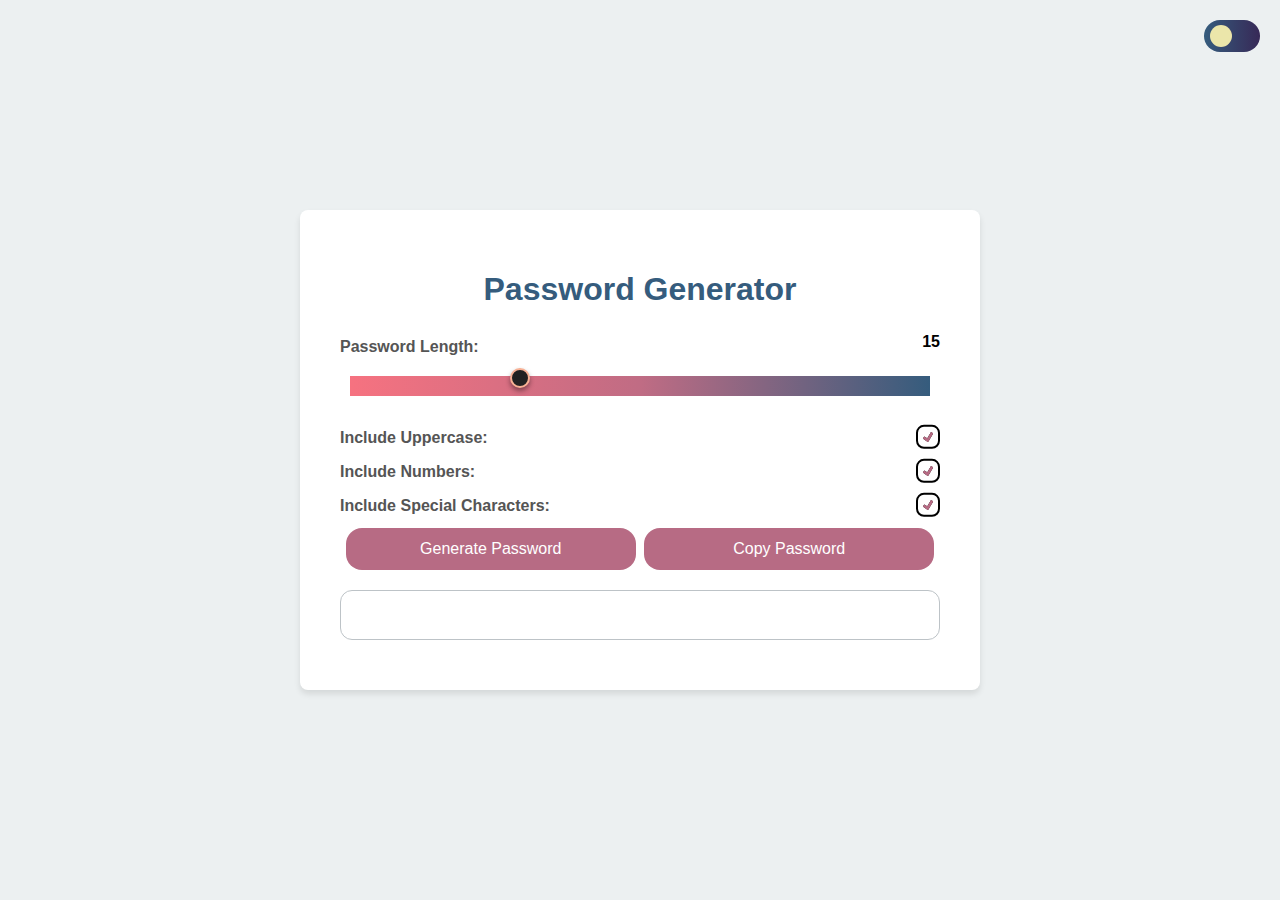
==== src/index.html @ b2eaaf6b "Add files via upload" ====
<!DOCTYPE html>
<html lang="en">
<head>
    <meta charset="UTF-8">
    <meta name="viewport" content="width=device-width, initial-scale=1.0">
    <title>Password Generator</title>
    <link rel="stylesheet" href="styles.css">
    <script src="app.js" defer></script>
</head>
<body>
    <label class="switch-container">
        <input type="checkbox" onclick="changeTheme()">
        <span class="slider"></span>
    </label>
    
    <div id="container">
        <h1>Password Generator</h1>

        <div id="lengthLabel">
            <label for="length">Password Length:</label>
            <span id="lengthValue">15</span>
        </div>
        <input type="range" id="length" value="15" min="1" max="50" oninput="updateLengthValue()">
        
        <div class="checkbox-group">
            <label for="includeUppercase">Include Uppercase:</label>
            <input type="checkbox" id="includeUppercase" checked>
        </div>

        <div class="checkbox-group">
            <label for="includeNumbers">Include Numbers:</label>
            <input type="checkbox" id="includeNumbers" checked>
        </div>

        <div class="checkbox-group">
            <label for="includeSpecialChars">Include Special Characters:</label>
            <input type="checkbox" id="includeSpecialChars" checked>
        </div>
        
        <div id="button-container">
            <button onclick="generatePassword()">Generate Password</button>
            <button id="copyPasswordButton" onclick="copyPasswordToClipboard()">Copy Password</button>
        </div>
        
        <input type="text" id="password" readonly>

    </div>
</body>
</html>
---- src/styles.css ----
:root {
    --form-control-color: #b76b84;
    --form-control-disabled: #959495;
}

body {
    font-family: 'Arial', sans-serif;
    text-align: center;
    margin: 0;
    padding: 0;
    background-color: #ecf0f1;
    transition: background-color 0.5s ease;
    display: flex;
    align-items: center;
    justify-content: center;
    height: 100vh;
}

#container {
    width: 80%;
    background-color: #ffffff;
    padding: 40px;
    border-radius: 8px;
    box-shadow: 0 4px 6px rgba(0, 0, 0, 0.1);
    position: relative;
    max-width: 600px;
    transition: box-shadow 0.3s ease;
    margin: 20px 20px 20px 20px;
}

h1 {
    color: #355c7d;
    margin-bottom: 20px;
}

input {
    width: calc(100% - 10px);
    padding: 10px;
    margin: 10px 0;
    box-sizing: border-box;
    border: 1px solid #bdc3c7;
    border-radius: 4px;
    transition: border-color 0.3s ease;
}

input:focus {
    border-color: #3498db;
}

label {
    display: block;
    text-align: left;
    margin-top: 10px;
    color: #555;
    font-weight: bold;
}

button {
    width: calc(50% - 10px);
    background-color: #b76b84;
    color: white;
    padding: 12px;
    border: none;
    border-radius: 1em;
    cursor: pointer;
    font-size: 16px;
    margin: 10px 2px 0px 2px;
    transition: background-color 0.3s ease, box-shadow 0.3s ease;
}

button:hover {
    background-color: #f67280;
    box-shadow: 0 0 10px rgba(0, 0, 0, 0.2);
}

#password {
    margin-top: 20px;
    font-size: 24px;
    font-weight: bold;
    color: #333;
    transition: color 0.3s ease;
}

#lengthLabel {
    display: flex;
    justify-content: space-between;
    align-items: center;
}

#lengthValue {
    font-weight: bold;
    margin-left: 10px;
}

.checkbox-group {
    display: flex;
    justify-content: space-between;
    align-items: center;
    margin-top: 10px;
}

.checkbox-group label {
    width: 70%;
    text-align: left;
    margin-top: 0;
    color: #555;
}

.checkbox-group input {
    width: 20px;
    height: 20px;
    margin-left: 10px;
}

#passwordStrength {
    margin-top: 20px;
    font-size: 16px;
    color: #333;
    display: none;
}

input[type="text"] {
    width: 100%;
    border-radius: 0.5em;
}

input[type="range"] {
    -webkit-appearance: none;
    -moz-appearance: none;
    appearance: none;
    width: 100%;
    background-color: transparent;
    border: none;

    &:focus {
      outline-color: #f8b195;
    }
  }

  input[type="range"]::-webkit-slider-runnable-track {
    -webkit-appearance: none;
    appearance: none;
    background: rgb(246, 114, 128);
    background: -webkit-linear-gradient(
      left,
      rgba(246, 114, 128, 1) 0%,
      rgba(192, 108, 132, 1) 50%,
      rgba(53, 92, 125, 1) 100%
    );
    background: linear-gradient(
      to right,
      rgba(246, 114, 128, 1) 0%,
      rgba(192, 108, 132, 1) 50%,
      rgba(53, 92, 125, 1) 100%
    );
    filter: progid:DXImageTransform.Microsoft.gradient(
      startColorstr="#f67280",
      endColorstr="#355c7d",
      GradientType=1
    );
  }

  input[type="range"]::-moz-range-track {
    -moz-appearance: none;
    appearance: none;
    height: 5px;
    border-radius: 15px;
    background: rgb(246, 114, 128);
    background: -moz-linear-gradient(
      left,
      rgba(246, 114, 128, 1) 0%,
      rgba(192, 108, 132, 1) 50%,
      rgba(53, 92, 125, 1) 100%
    );
    background: linear-gradient(
      to right,
      rgba(246, 114, 128, 1) 0%,
      rgba(192, 108, 132, 1) 50%,
      rgba(53, 92, 125, 1) 100%
    );
    filter: progid:DXImageTransform.Microsoft.gradient(
      startColorstr="#f67280",
      endColorstr="#355c7d",
      GradientType=1
    );
  }
  
  input[type="range"]::-ms-track {
    -webkit-appearance: none;
    -moz-appearance: none;
    appearance: none;
    height: 3px;
    background: rgb(246, 114, 128);
    background: -moz-linear-gradient(
      left,
      rgba(246, 114, 128, 1) 0%,
      rgba(192, 108, 132, 1) 50%,
      rgba(53, 92, 125, 1) 100%
    );
    background: -webkit-linear-gradient(
      left,
      rgba(246, 114, 128, 1) 0%,
      rgba(192, 108, 132, 1) 50%,
      rgba(53, 92, 125, 1) 100%
    );
    background: linear-gradient(
      to right,
      rgba(246, 114, 128, 1) 0%,
      rgba(192, 108, 132, 1) 50%,
      rgba(53, 92, 125, 1) 100%
    );
    filter: progid:DXImageTransform.Microsoft.gradient(
      startColorstr="#f67280",
      endColorstr="#355c7d",
      GradientType=1
    );
  }

  input[type="range"]::-webkit-slider-thumb {
  -webkit-appearance: none;
  appearance: none;
  border: 2px solid #f8b195;
  border-radius: 50%;
  height: 20px;
  width: 20px;
  position: relative;
  bottom: 8px;
  background: #222 center no-repeat;
  background-size: 50%;
  box-shadow: 0px 3px 5px 0px rgba(0, 0, 0, 0.4);
  cursor: grab;
    
    &:active {
      cursor: grabbing;
    }
}

  input[type="range"]::-moz-range-thumb {
    -moz-appearance: none;
    appearance: none;
    border: 2px solid #f8b195;
    border-radius: 50%;
    height: 20px;
    width: 20px;
    position: relative;
    bottom: 8px;
    background: #222 center no-repeat;
    background-size: 50%;
    box-shadow: 0px 3px 5px 0px rgba(0, 0, 0, 0.4);
    cursor: grab;
    
    &:active {
      cursor: grabbing;
    }
  }

  input[type="range"]::-ms-thumb {
    -webkit-appearance: none;
    -moz-appearance: none;
    appearance: none;
    border: 2px solid #f8b195;
    border-radius: 50%;
    height: 20px;
    width: 20px;
    position: relative;
    bottom: 8px;
    background: #222 center no-repeat;
    background-size: 50%;
    box-shadow: 0px 3px 5px 0px rgba(0, 0, 0, 0.4);
    cursor: grab;
    
    &:active {
      cursor: grabbing;
    }
  }

input[type="checkbox"] {
    /* Add if not using autoprefixer */
    -webkit-appearance: none;
    /* Remove most all native input styles */
    appearance: none;
    /* For iOS < 15 */
    background-color: var(--form-background);
    /* Not removed via appearance */
    margin: 0;
  
    font: inherit;
    color: currentColor;
    width: 1.15em;
    height: 1.15em;
    border: 0.15em solid currentColor;
    border-radius: 0.5em;
    transform: translateY(-0.075em);
  
    display: grid;
    place-content: center;
}
  
input[type="checkbox"]::before {
    content: "";
    width: 0.65em;
    height: 0.65em;
    clip-path: polygon(14% 44%, 0 65%, 50% 100%, 100% 16%, 80% 0%, 43% 62%);
    transform: scale(0);
    transform-origin: bottom left;
    transition: 120ms transform ease-in-out;
    box-shadow: inset 1em 1em var(--form-control-color);
    /* Windows High Contrast Mode */
    background-color: CanvasText;
}
  
input[type="checkbox"]:checked::before {
    transform: scale(1);
}


.switch-container {
    position: absolute;
    right: 0;
    top: 0;
    width: 3.5em;
    height: 2em;
    margin: 20px 20px 20px 20px;
  }
  
  /* Hide default HTML checkbox */
  .switch-container input {
    opacity: 0;
    width: 0;
    height: 0;
  }
  
  /* The slider */
  .switch-container .slider {
    --background: linear-gradient(to right, #355c7d, #372957);
    position: absolute;
    cursor: pointer;
    top: 0;
    left: 0;
    right: 0;
    bottom: 0;
    background: var(--background);
    transition: background-color 0.5s;
    border-radius: 30px;
  }
  
  .switch-container .slider:before {
    position: absolute;
    content: "";
    height: 1.4em;
    width: 1.4em;
    border-radius: 50%;
    left: 10%;
    bottom: 15%;
    box-shadow: inset 15px -4px 0px 15px #ebe6aa;
    background: var(--background);
    transition: transform 0.5s, box-shadow 0.5s;
  }
  
  .switch-container input:checked + .slider {
    background-color: #355c7d;
  }
  
  .switch-container input:checked + .slider:before {
    transform: translateX(100%);
    box-shadow: inset 8px -4px 0px 0px #f8f8f4;
  }


.dark-mode {
    background-color: #282A36;
    color: #F8F8F2;
}  
.dark-mode #container {
    background-color: #44475A;
}

.dark-mode h1 {
    color: #F8F8F2;
}

.dark-mode label {
    color: #F8F8F2;
}

.dark-mode button {
    background-color: #a97de7;
}

.dark-mode button:hover {
    background-color: #BD93F9;
}

.dark-mode input[type="checkbox"]::before {
    box-shadow: inset 1em 1em #BD93F9;
}

.dark-mode input[type="range"]::-webkit-slider-runnable-track {

    background: -webkit-linear-gradient(
      left,
      rgba(255, 121, 198) 0%,
      rgba(189, 147, 249) 50%,
      rgba(139, 233, 253) 100%
    );
    background: linear-gradient(
      to right,
      rgba(255, 121, 198) 0%,
      rgba(189, 147, 249) 50%,
      rgba(139, 233, 253) 100%
    );
}
  
.dark-mode   input[type="range"]::-moz-range-track {

    background: -moz-linear-gradient(
      left,
      rgba(255, 121, 198) 0%,
      rgba(189, 147, 249) 50%,
      rgba(139, 233, 253) 100%
    );
    background: linear-gradient(
      to right,
      rgba(255, 121, 198) 0%,
      rgba(189, 147, 249) 50%,
      rgba(139, 233, 253) 100%
    );
}

.dark-mode   input[type="range"]::-ms-track {
    background: -moz-linear-gradient(
      left,
      rgba(255, 121, 198) 0%,
      rgba(189, 147, 249) 50%,
      rgba(139, 233, 253) 100%
    );
    background: -webkit-linear-gradient(
      left,
      rgba(255, 121, 198) 0%,
      rgba(189, 147, 249) 50%,
      rgba(139, 233, 253) 100%
    );
    background: linear-gradient(
      to right,
      rgba(255, 121, 198) 0%,
      rgba(189, 147, 249) 50%,
      rgba(139, 233, 253) 100%
    );
}
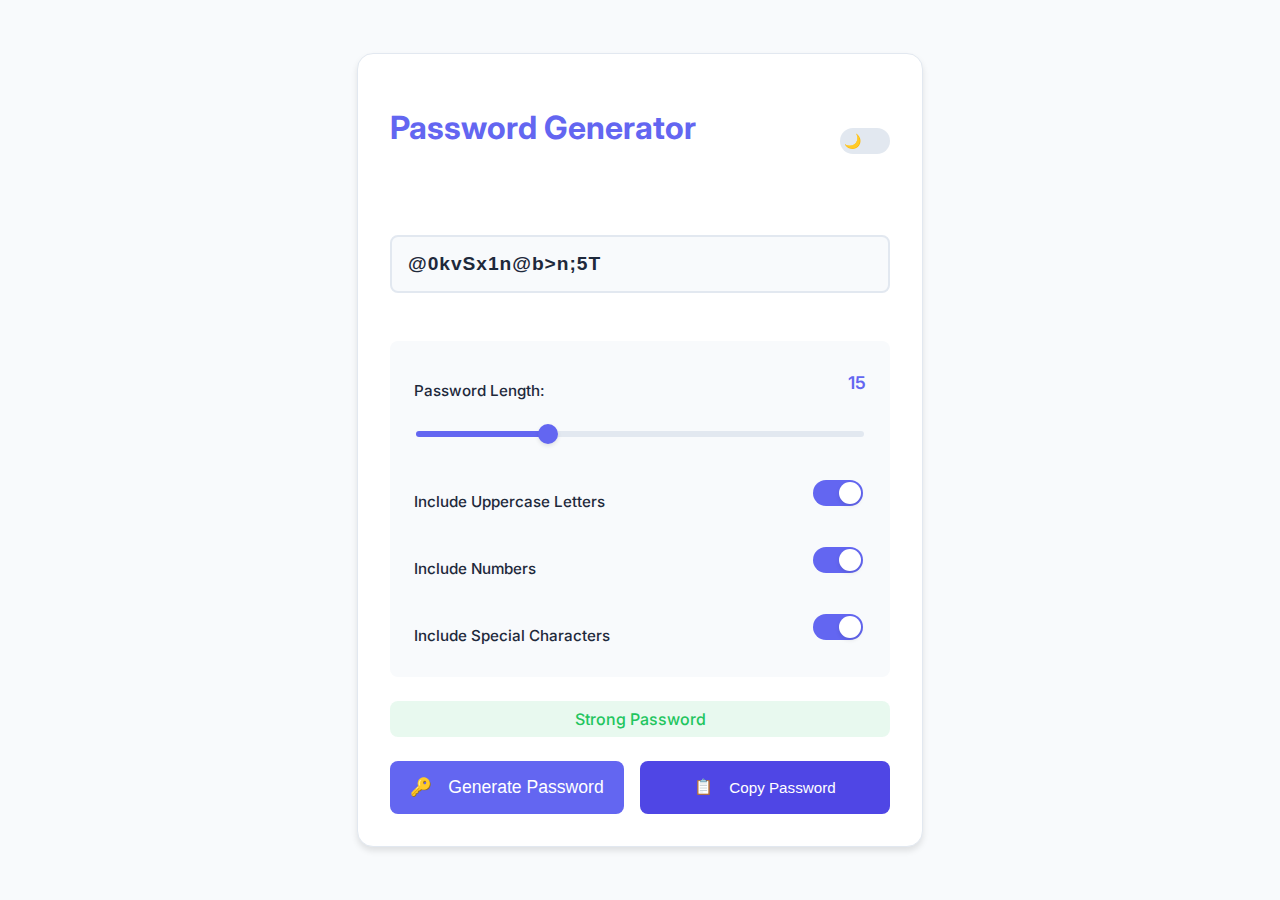
==== commit 29842a45: "full updating of styling" ====
--- a/src/index.html
+++ b/src/index.html
@@ -5,45 +5,62 @@
     <meta name="viewport" content="width=device-width, initial-scale=1.0">
     <title>Password Generator</title>
     <link rel="stylesheet" href="styles.css">
+    <link href="https://fonts.googleapis.com/css2?family=Inter:wght@400;500;600;700&display=swap" rel="stylesheet">
     <script src="app.js" defer></script>
 </head>
 <body>
-    <label class="switch-container">
-        <input type="checkbox" onclick="changeTheme()">
-        <span class="slider"></span>
-    </label>
-    
     <div id="container">
-        <h1>Password Generator</h1>
-
-        <div id="lengthLabel">
-            <label for="length">Password Length:</label>
-            <span id="lengthValue">15</span>
-        </div>
-        <input type="range" id="length" value="15" min="1" max="50" oninput="updateLengthValue()">
-        
-        <div class="checkbox-group">
-            <label for="includeUppercase">Include Uppercase:</label>
-            <input type="checkbox" id="includeUppercase" checked>
+        <div class="header">
+            <h1>Password Generator</h1>
+            <label class="theme-switch">
+                <input type="checkbox" onclick="changeTheme()">
+                <span class="theme-slider">
+                    <span class="theme-icon">🌙</span>
+                </span>
+            </label>
         </div>
 
-        <div class="checkbox-group">
-            <label for="includeNumbers">Include Numbers:</label>
-            <input type="checkbox" id="includeNumbers" checked>
+        <div class="password-display">
+            <input type="text" id="password" readonly placeholder="Your password will appear here">
         </div>
 
-        <div class="checkbox-group">
-            <label for="includeSpecialChars">Include Special Characters:</label>
-            <input type="checkbox" id="includeSpecialChars" checked>
+        <div class="password-settings">
+            <div id="lengthLabel">
+                <label for="length">Password Length:</label>
+                <span id="lengthValue">15</span>
+            </div>
+            <div class="range-slider">
+                <input type="range" id="length" value="15" min="1" max="50" oninput="updateLengthValue()">
+            </div>
+            
+            <div class="checkbox-group">
+                <label for="includeUppercase">Include Uppercase Letters</label>
+                <input type="checkbox" id="includeUppercase" checked>
+            </div>
+
+            <div class="checkbox-group">
+                <label for="includeNumbers">Include Numbers</label>
+                <input type="checkbox" id="includeNumbers" checked>
+            </div>
+
+            <div class="checkbox-group">
+                <label for="includeSpecialChars">Include Special Characters</label>
+                <input type="checkbox" id="includeSpecialChars" checked>
+            </div>
         </div>
+
+        <div id="passwordStrength" class="strength-indicator"></div>
         
-        <div id="button-container">
-            <button onclick="generatePassword()">Generate Password</button>
-            <button id="copyPasswordButton" onclick="copyPasswordToClipboard()">Copy Password</button>
+        <div class="button-group">
+            <button onclick="generatePassword()" class="generate-button">
+                <span class="icon">🔑</span>
+                Generate Password
+            </button>
+            <button id="copyPasswordButton" onclick="copyPasswordToClipboard()" class="copy-button">
+                <span class="icon">📋</span>
+                Copy Password
+            </button>
         </div>
-        
-        <input type="text" id="password" readonly>
-
     </div>
 </body>
 </html>
--- a/src/styles.css
+++ b/src/styles.css
@@ -1,449 +1,536 @@
 :root {
-    --form-control-color: #b76b84;
-    --form-control-disabled: #959495;
+    --primary-color: #6366f1;
+    --secondary-color: #4f46e5;
+    --background-color: #f8fafc;
+    --container-bg: #ffffff;
+    --text-color: #1e293b;
+    --border-color: #e2e8f0;
+    --shadow-color: rgba(0, 0, 0, 0.1);
+    --success-color: #22c55e;
+    --error-color: #ef4444;
 }
 
 body {
-    font-family: 'Arial', sans-serif;
+    font-family: 'Inter', -apple-system, BlinkMacSystemFont, sans-serif;
     text-align: center;
     margin: 0;
     padding: 0;
-    background-color: #ecf0f1;
-    transition: background-color 0.5s ease;
+    background-color: var(--background-color);
+    transition: all 0.3s ease;
     display: flex;
     align-items: center;
     justify-content: center;
-    height: 100vh;
+    min-height: 100vh;
+    color: var(--text-color);
 }
 
 #container {
-    width: 80%;
-    background-color: #ffffff;
-    padding: 40px;
-    border-radius: 8px;
-    box-shadow: 0 4px 6px rgba(0, 0, 0, 0.1);
-    position: relative;
-    max-width: 600px;
-    transition: box-shadow 0.3s ease;
-    margin: 20px 20px 20px 20px;
+    width: 90%;
+    background-color: var(--container-bg);
+    padding: 2rem;
+    border-radius: 1rem;
+    box-shadow: 0 4px 6px var(--shadow-color);
+    position: relative;
+    max-width: 500px;
+    transition: all 0.3s ease;
+    margin: 1rem;
+    border: 1px solid var(--border-color);
+    animation: fadeIn 0.5s ease-out;
 }
 
 h1 {
-    color: #355c7d;
-    margin-bottom: 20px;
-}
-
-input {
-    width: calc(100% - 10px);
-    padding: 10px;
-    margin: 10px 0;
+    color: var(--primary-color);
+    margin-bottom: 2rem;
+    font-size: 2rem;
+    font-weight: 700;
+}
+
+input[type="text"] {
+    width: 100%;
+    padding: 1rem;
+    margin: 1rem 0;
     box-sizing: border-box;
-    border: 1px solid #bdc3c7;
-    border-radius: 4px;
-    transition: border-color 0.3s ease;
-}
-
-input:focus {
-    border-color: #3498db;
+    border: 2px solid var(--border-color);
+    border-radius: 0.5rem;
+    font-size: 1.1rem;
+    transition: all 0.3s ease;
+    background-color: var(--background-color);
+}
+
+input[type="text"]:focus {
+    border-color: var(--primary-color);
+    outline: none;
+    box-shadow: 0 0 0 3px rgba(99, 102, 241, 0.1);
 }
 
 label {
     display: block;
     text-align: left;
-    margin-top: 10px;
-    color: #555;
-    font-weight: bold;
+    margin-top: 1rem;
+    color: var(--text-color);
+    font-weight: 500;
+    font-size: 0.95rem;
 }
 
 button {
-    width: calc(50% - 10px);
-    background-color: #b76b84;
+    width: calc(50% - 0.5rem);
+    background-color: var(--primary-color);
     color: white;
-    padding: 12px;
+    padding: 0.8rem 1.5rem;
     border: none;
-    border-radius: 1em;
+    border-radius: 0.5rem;
     cursor: pointer;
-    font-size: 16px;
-    margin: 10px 2px 0px 2px;
-    transition: background-color 0.3s ease, box-shadow 0.3s ease;
+    font-size: 0.95rem;
+    font-weight: 500;
+    margin: 0.5rem;
+    transition: all 0.3s ease;
+    display: inline-flex;
+    align-items: center;
+    justify-content: center;
+    gap: 0.5rem;
 }
 
 button:hover {
-    background-color: #f67280;
-    box-shadow: 0 0 10px rgba(0, 0, 0, 0.2);
+    background-color: var(--secondary-color);
+    transform: translateY(-1px);
+    box-shadow: 0 4px 6px var(--shadow-color);
+}
+
+button:active {
+    transform: translateY(0);
 }
 
 #password {
-    margin-top: 20px;
-    font-size: 24px;
-    font-weight: bold;
-    color: #333;
-    transition: color 0.3s ease;
+    margin-top: 1.5rem;
+    font-size: 1.2rem;
+    font-weight: 600;
+    color: var(--text-color);
+    letter-spacing: 0.05em;
+    background-color: var(--background-color);
+    padding: 1rem;
+    border-radius: 0.5rem;
+    border: 2px solid var(--border-color);
 }
 
 #lengthLabel {
     display: flex;
     justify-content: space-between;
     align-items: center;
+    margin-bottom: 0.5rem;
 }
 
 #lengthValue {
-    font-weight: bold;
-    margin-left: 10px;
-}
-
+    font-weight: 600;
+    color: var(--primary-color);
+    font-size: 1.1rem;
+}
+
+/* Стили для чекбоксов */
 .checkbox-group {
     display: flex;
     justify-content: space-between;
     align-items: center;
-    margin-top: 10px;
-}
-
-.checkbox-group label {
-    width: 70%;
-    text-align: left;
-    margin-top: 0;
-    color: #555;
-}
-
-.checkbox-group input {
-    width: 20px;
-    height: 20px;
-    margin-left: 10px;
+    margin-top: 1rem;
+    padding: 0.5rem 0;
+    position: relative;
+}
+
+.checkbox-group input[type="checkbox"] {
+    position: relative;
+    width: 50px;
+    height: 26px;
+    appearance: none;
+    background-color: var(--border-color);
+    border-radius: 50px;
+    cursor: pointer;
+    transition: all 0.3s ease;
+}
+
+.checkbox-group input[type="checkbox"]::before {
+    content: "";
+    position: absolute;
+    width: 22px;
+    height: 22px;
+    border-radius: 50%;
+    top: 2px;
+    left: 2px;
+    background-color: white;
+    transition: all 0.3s ease;
+    box-shadow: 0 2px 4px rgba(0, 0, 0, 0.1);
+}
+
+.checkbox-group input[type="checkbox"]:checked {
+    background-color: var(--primary-color);
+}
+
+.checkbox-group input[type="checkbox"]:checked::before {
+    transform: translateX(24px);
+    background-color: white;
+}
+
+.checkbox-group input[type="checkbox"]:hover::before {
+    box-shadow: 0 3px 6px rgba(0, 0, 0, 0.15);
 }
 
 #passwordStrength {
-    margin-top: 20px;
-    font-size: 16px;
-    color: #333;
-    display: none;
-}
-
-input[type="text"] {
-    width: 100%;
-    border-radius: 0.5em;
-}
-
-input[type="range"] {
-    -webkit-appearance: none;
-    -moz-appearance: none;
-    appearance: none;
-    width: 100%;
-    background-color: transparent;
-    border: none;
-
-    &:focus {
-      outline-color: #f8b195;
-    }
-  }
-
-  input[type="range"]::-webkit-slider-runnable-track {
-    -webkit-appearance: none;
-    appearance: none;
-    background: rgb(246, 114, 128);
-    background: -webkit-linear-gradient(
-      left,
-      rgba(246, 114, 128, 1) 0%,
-      rgba(192, 108, 132, 1) 50%,
-      rgba(53, 92, 125, 1) 100%
-    );
-    background: linear-gradient(
-      to right,
-      rgba(246, 114, 128, 1) 0%,
-      rgba(192, 108, 132, 1) 50%,
-      rgba(53, 92, 125, 1) 100%
-    );
-    filter: progid:DXImageTransform.Microsoft.gradient(
-      startColorstr="#f67280",
-      endColorstr="#355c7d",
-      GradientType=1
-    );
-  }
-
-  input[type="range"]::-moz-range-track {
-    -moz-appearance: none;
-    appearance: none;
-    height: 5px;
-    border-radius: 15px;
-    background: rgb(246, 114, 128);
-    background: -moz-linear-gradient(
-      left,
-      rgba(246, 114, 128, 1) 0%,
-      rgba(192, 108, 132, 1) 50%,
-      rgba(53, 92, 125, 1) 100%
-    );
-    background: linear-gradient(
-      to right,
-      rgba(246, 114, 128, 1) 0%,
-      rgba(192, 108, 132, 1) 50%,
-      rgba(53, 92, 125, 1) 100%
-    );
-    filter: progid:DXImageTransform.Microsoft.gradient(
-      startColorstr="#f67280",
-      endColorstr="#355c7d",
-      GradientType=1
-    );
-  }
-  
-  input[type="range"]::-ms-track {
-    -webkit-appearance: none;
-    -moz-appearance: none;
-    appearance: none;
-    height: 3px;
-    background: rgb(246, 114, 128);
-    background: -moz-linear-gradient(
-      left,
-      rgba(246, 114, 128, 1) 0%,
-      rgba(192, 108, 132, 1) 50%,
-      rgba(53, 92, 125, 1) 100%
-    );
-    background: -webkit-linear-gradient(
-      left,
-      rgba(246, 114, 128, 1) 0%,
-      rgba(192, 108, 132, 1) 50%,
-      rgba(53, 92, 125, 1) 100%
-    );
-    background: linear-gradient(
-      to right,
-      rgba(246, 114, 128, 1) 0%,
-      rgba(192, 108, 132, 1) 50%,
-      rgba(53, 92, 125, 1) 100%
-    );
-    filter: progid:DXImageTransform.Microsoft.gradient(
-      startColorstr="#f67280",
-      endColorstr="#355c7d",
-      GradientType=1
-    );
-  }
-
-  input[type="range"]::-webkit-slider-thumb {
-  -webkit-appearance: none;
-  appearance: none;
-  border: 2px solid #f8b195;
-  border-radius: 50%;
-  height: 20px;
-  width: 20px;
-  position: relative;
-  bottom: 8px;
-  background: #222 center no-repeat;
-  background-size: 50%;
-  box-shadow: 0px 3px 5px 0px rgba(0, 0, 0, 0.4);
-  cursor: grab;
-    
-    &:active {
-      cursor: grabbing;
-    }
-}
-
-  input[type="range"]::-moz-range-thumb {
-    -moz-appearance: none;
-    appearance: none;
-    border: 2px solid #f8b195;
-    border-radius: 50%;
-    height: 20px;
-    width: 20px;
-    position: relative;
-    bottom: 8px;
-    background: #222 center no-repeat;
-    background-size: 50%;
-    box-shadow: 0px 3px 5px 0px rgba(0, 0, 0, 0.4);
-    cursor: grab;
-    
-    &:active {
-      cursor: grabbing;
-    }
-  }
-
-  input[type="range"]::-ms-thumb {
-    -webkit-appearance: none;
-    -moz-appearance: none;
-    appearance: none;
-    border: 2px solid #f8b195;
-    border-radius: 50%;
-    height: 20px;
-    width: 20px;
-    position: relative;
-    bottom: 8px;
-    background: #222 center no-repeat;
-    background-size: 50%;
-    box-shadow: 0px 3px 5px 0px rgba(0, 0, 0, 0.4);
-    cursor: grab;
-    
-    &:active {
-      cursor: grabbing;
-    }
-  }
-
-input[type="checkbox"] {
-    /* Add if not using autoprefixer */
-    -webkit-appearance: none;
-    /* Remove most all native input styles */
-    appearance: none;
-    /* For iOS < 15 */
-    background-color: var(--form-background);
-    /* Not removed via appearance */
-    margin: 0;
-  
-    font: inherit;
-    color: currentColor;
-    width: 1.15em;
-    height: 1.15em;
-    border: 0.15em solid currentColor;
-    border-radius: 0.5em;
-    transform: translateY(-0.075em);
-  
-    display: grid;
-    place-content: center;
-}
-  
-input[type="checkbox"]::before {
-    content: "";
-    width: 0.65em;
-    height: 0.65em;
-    clip-path: polygon(14% 44%, 0 65%, 50% 100%, 100% 16%, 80% 0%, 43% 62%);
-    transform: scale(0);
-    transform-origin: bottom left;
-    transition: 120ms transform ease-in-out;
-    box-shadow: inset 1em 1em var(--form-control-color);
-    /* Windows High Contrast Mode */
-    background-color: CanvasText;
-}
-  
-input[type="checkbox"]:checked::before {
-    transform: scale(1);
-}
-
-
+    margin-top: 1rem;
+    padding: 0.5rem;
+    border-radius: 0.5rem;
+    font-weight: 500;
+    transition: all 0.3s ease;
+}
+
+.strength-weak {
+    background-color: rgba(239, 68, 68, 0.1);
+    color: var(--error-color);
+}
+
+.strength-medium {
+    background-color: rgba(234, 179, 8, 0.1);
+    color: #eab308;
+}
+
+.strength-strong {
+    background-color: rgba(34, 197, 94, 0.1);
+    color: var(--success-color);
+}
+
+/* Стили для темной темы */
+.dark-mode {
+    --background-color: #0f172a;
+    --container-bg: #1e293b;
+    --text-color: #f1f5f9;
+    --border-color: #334155;
+    --shadow-color: rgba(0, 0, 0, 0.3);
+}
+
+.dark-mode input[type="text"] {
+    background-color: #1e293b;
+    color: var(--text-color);
+}
+
+.dark-mode #password {
+    background-color: #1e293b;
+    color: var(--text-color);
+}
+
+/* Анимации */
+@keyframes fadeIn {
+    from { opacity: 0; transform: translateY(10px); }
+    to { opacity: 1; transform: translateY(0); }
+}
+
+@keyframes slideIn {
+    from { transform: translateX(-10px); opacity: 0; }
+    to { transform: translateX(0); opacity: 1; }
+}
+
+.password-generated {
+    animation: slideIn 0.3s ease-out;
+}
+
+.copied {
+    background-color: var(--success-color) !important;
+}
+
+/* Стили для переключателя темы */
 .switch-container {
-    position: absolute;
-    right: 0;
-    top: 0;
-    width: 3.5em;
-    height: 2em;
-    margin: 20px 20px 20px 20px;
-  }
-  
-  /* Hide default HTML checkbox */
-  .switch-container input {
+    position: relative;
+    display: inline-block;
+    width: 60px;
+    height: 34px;
+}
+
+.switch-container input {
     opacity: 0;
     width: 0;
     height: 0;
-  }
-  
-  /* The slider */
-  .switch-container .slider {
-    --background: linear-gradient(to right, #355c7d, #372957);
+}
+
+.slider {
     position: absolute;
     cursor: pointer;
     top: 0;
     left: 0;
     right: 0;
     bottom: 0;
-    background: var(--background);
-    transition: background-color 0.5s;
-    border-radius: 30px;
-  }
-  
-  .switch-container .slider:before {
+    background-color: var(--border-color);
+    transition: .4s;
+    border-radius: 34px;
+}
+
+.slider:before {
     position: absolute;
     content: "";
-    height: 1.4em;
-    width: 1.4em;
+    height: 26px;
+    width: 26px;
+    left: 4px;
+    bottom: 4px;
+    background-color: white;
+    transition: .4s;
     border-radius: 50%;
-    left: 10%;
-    bottom: 15%;
-    box-shadow: inset 15px -4px 0px 15px #ebe6aa;
-    background: var(--background);
-    transition: transform 0.5s, box-shadow 0.5s;
-  }
-  
-  .switch-container input:checked + .slider {
-    background-color: #355c7d;
-  }
-  
-  .switch-container input:checked + .slider:before {
-    transform: translateX(100%);
-    box-shadow: inset 8px -4px 0px 0px #f8f8f4;
-  }
-
-
-.dark-mode {
-    background-color: #282A36;
-    color: #F8F8F2;
-}  
-.dark-mode #container {
-    background-color: #44475A;
-}
-
-.dark-mode h1 {
-    color: #F8F8F2;
-}
-
-.dark-mode label {
-    color: #F8F8F2;
-}
-
-.dark-mode button {
-    background-color: #a97de7;
-}
-
-.dark-mode button:hover {
-    background-color: #BD93F9;
-}
-
-.dark-mode input[type="checkbox"]::before {
-    box-shadow: inset 1em 1em #BD93F9;
+}
+
+input:checked + .slider {
+    background-color: var(--primary-color);
+}
+
+input:checked + .slider:before {
+    transform: translateX(26px);
+}
+
+/* Адаптивность */
+@media (max-width: 480px) {
+    #container {
+        padding: 1.5rem;
+        margin: 1rem;
+    }
+
+    button {
+        width: 100%;
+        margin: 0.5rem 0;
+    }
+
+    h1 {
+        font-size: 1.5rem;
+    }
+
+    .password-display button {
+        position: static;
+        transform: none;
+        width: 100%;
+        margin-top: 0.5rem;
+    }
+
+    .password-display input {
+        padding-right: 1rem;
+    }
+
+    .password-settings {
+        padding: 1rem;
+    }
+}
+
+.header {
+    display: flex;
+    justify-content: space-between;
+    align-items: center;
+    margin-bottom: 2rem;
+}
+
+.password-display {
+    position: relative;
+    margin-bottom: 2rem;
+}
+
+.password-display input {
+    padding-right: 120px;
+}
+
+.password-display button {
+    position: absolute;
+    right: 0.5rem;
+    top: 50%;
+    transform: translateY(-50%);
+    width: auto;
+    padding: 0.5rem 1rem;
+    font-size: 0.9rem;
+    background-color: var(--primary-color);
+}
+
+.password-settings {
+    background-color: var(--background-color);
+    padding: 1.5rem;
+    border-radius: 0.5rem;
+    margin-bottom: 1.5rem;
+}
+
+.strength-indicator {
+    margin: 1rem 0;
+    padding: 0.5rem 1rem;
+    border-radius: 0.5rem;
+    font-weight: 500;
+    transition: all 0.3s ease;
+    text-align: center;
+}
+
+.generate-button {
+    width: 100%;
+    margin-top: 1rem;
+    padding: 1rem;
+    font-size: 1.1rem;
+    background-color: var(--primary-color);
+}
+
+.generate-button:hover {
+    background-color: var(--secondary-color);
+}
+
+.icon {
+    margin-right: 0.5rem;
+}
+
+/* Стили для ползунка длины пароля */
+.range-slider {
+    position: relative;
+    width: 100%;
+    height: 20px;
+    margin: 1.5rem 0;
+    display: flex;
+    align-items: center;
+}
+
+input[type="range"] {
+    -webkit-appearance: none;
+    width: 100%;
+    height: 6px;
+    background: transparent;
+    position: relative;
+    z-index: 1;
+}
+
+input[type="range"]::-webkit-slider-thumb {
+    -webkit-appearance: none;
+    width: 20px;
+    height: 20px;
+    background: var(--primary-color);
+    border-radius: 50%;
+    cursor: pointer;
+    margin-top: -7px;
+    box-shadow: 0 2px 4px rgba(0, 0, 0, 0.1);
+    transition: all 0.2s ease;
+    position: relative;
+    z-index: 2;
+}
+
+input[type="range"]::-webkit-slider-runnable-track {
+    width: 100%;
+    height: 6px;
+    background: linear-gradient(to right, var(--primary-color) 0%, var(--primary-color) var(--range-progress), var(--border-color) var(--range-progress), var(--border-color) 100%);
+    border-radius: 3px;
+    position: absolute;
+    top: 50%;
+    transform: translateY(-50%);
+}
+
+/* Стили для переключателя темы */
+.theme-switch {
+    position: relative;
+    display: inline-block;
+    width: 50px;
+    height: 26px;
+}
+
+.theme-switch input {
+    opacity: 0;
+    width: 0;
+    height: 0;
+}
+
+.theme-slider {
+    position: absolute;
+    cursor: pointer;
+    top: 0;
+    left: 0;
+    right: 0;
+    bottom: 0;
+    background-color: var(--border-color);
+    transition: .4s;
+    border-radius: 34px;
+    display: flex;
+    align-items: center;
+    justify-content: center;
+}
+
+.theme-icon {
+    position: absolute;
+    left: 4px;
+    font-size: 14px;
+    transition: .4s;
+}
+
+.theme-icon::after {
+    content: "☀️";
+    position: absolute;
+    right: 4px;
+    opacity: 0;
+    transition: .4s;
+}
+
+input:checked + .theme-slider {
+    background-color: var(--border-color);
+}
+
+input:checked + .theme-slider .theme-icon {
+    transform: translateX(24px);
+}
+
+input:checked + .theme-slider .theme-icon::after {
+    opacity: 1;
+}
+
+/* Обновленные стили для кнопок */
+.button-group {
+    display: flex;
+    gap: 1rem;
+    margin-top: 1.5rem;
+}
+
+.generate-button, .copy-button {
+    flex: 1;
+    margin: 0;
+}
+
+.generate-button {
+    background-color: var(--primary-color);
+}
+
+.copy-button {
+    background-color: var(--secondary-color);
+}
+
+.generate-button:hover, .copy-button:hover {
+    transform: translateY(-2px);
+    box-shadow: 0 4px 8px var(--shadow-color);
+}
+
+/* Обновленные стили для темной темы */
+.dark-mode .theme-slider {
+    background-color: var(--secondary-color);
+}
+
+.dark-mode input:checked + .theme-slider {
+    background-color: var(--primary-color);
+}
+
+.dark-mode input[type="range"]::-webkit-slider-thumb {
+    background: var(--secondary-color);
 }
 
 .dark-mode input[type="range"]::-webkit-slider-runnable-track {
-
-    background: -webkit-linear-gradient(
-      left,
-      rgba(255, 121, 198) 0%,
-      rgba(189, 147, 249) 50%,
-      rgba(139, 233, 253) 100%
-    );
-    background: linear-gradient(
-      to right,
-      rgba(255, 121, 198) 0%,
-      rgba(189, 147, 249) 50%,
-      rgba(139, 233, 253) 100%
-    );
-}
-  
-.dark-mode   input[type="range"]::-moz-range-track {
-
-    background: -moz-linear-gradient(
-      left,
-      rgba(255, 121, 198) 0%,
-      rgba(189, 147, 249) 50%,
-      rgba(139, 233, 253) 100%
-    );
-    background: linear-gradient(
-      to right,
-      rgba(255, 121, 198) 0%,
-      rgba(189, 147, 249) 50%,
-      rgba(139, 233, 253) 100%
-    );
-}
-
-.dark-mode   input[type="range"]::-ms-track {
-    background: -moz-linear-gradient(
-      left,
-      rgba(255, 121, 198) 0%,
-      rgba(189, 147, 249) 50%,
-      rgba(139, 233, 253) 100%
-    );
-    background: -webkit-linear-gradient(
-      left,
-      rgba(255, 121, 198) 0%,
-      rgba(189, 147, 249) 50%,
-      rgba(139, 233, 253) 100%
-    );
-    background: linear-gradient(
-      to right,
-      rgba(255, 121, 198) 0%,
-      rgba(189, 147, 249) 50%,
-      rgba(139, 233, 253) 100%
-    );
+    background: linear-gradient(to right, var(--secondary-color) 0%, var(--secondary-color) var(--range-progress), var(--border-color) var(--range-progress), var(--border-color) 100%);
+}
+
+/* Обновленные стили для темной темы */
+.dark-mode .checkbox-group input[type="checkbox"] {
+    background-color: var(--border-color);
+}
+
+.dark-mode .checkbox-group input[type="checkbox"]:checked {
+    background-color: var(--secondary-color);
+}
+
+.dark-mode .checkbox-group input[type="checkbox"]::before {
+    background-color: var(--container-bg);
+}
+
+/* Адаптивность для кнопок */
+@media (max-width: 480px) {
+    .button-group {
+        flex-direction: column;
+    }
+    
+    .generate-button, .copy-button {
+        width: 100%;
+    }
 }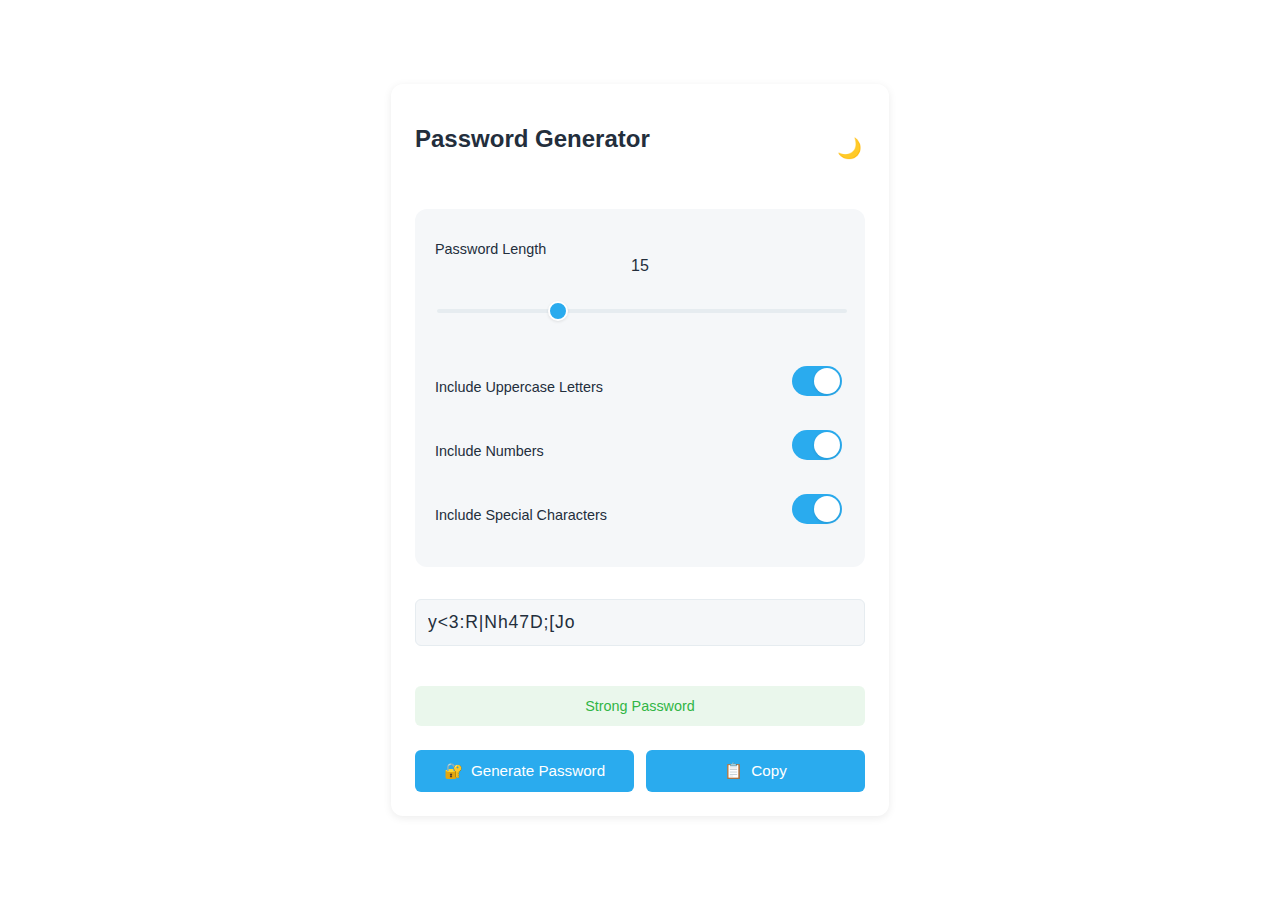
==== commit e5b31d01: "fix" ====
--- a/src/index.html
+++ b/src/index.html
@@ -20,13 +20,9 @@
             </label>
         </div>
 
-        <div class="password-display">
-            <input type="text" id="password" readonly placeholder="Your password will appear here">
-        </div>
-
         <div class="password-settings">
             <div id="lengthLabel">
-                <label for="length">Password Length:</label>
+                <label for="length">Password Length</label>
                 <span id="lengthValue">15</span>
             </div>
             <div class="range-slider">
@@ -49,16 +45,20 @@
             </div>
         </div>
 
+        <div class="password-display">
+            <input type="text" id="password" readonly placeholder="Generated password will appear here">
+        </div>
+
         <div id="passwordStrength" class="strength-indicator"></div>
         
         <div class="button-group">
             <button onclick="generatePassword()" class="generate-button">
-                <span class="icon">🔑</span>
+                <span class="icon">🔐</span>
                 Generate Password
             </button>
             <button id="copyPasswordButton" onclick="copyPasswordToClipboard()" class="copy-button">
                 <span class="icon">📋</span>
-                Copy Password
+                Copy
             </button>
         </div>
     </div>
--- a/src/styles.css
+++ b/src/styles.css
@@ -1,22 +1,25 @@
+/* Root variables for Telegram-like theming */
 :root {
-    --primary-color: #6366f1;
-    --secondary-color: #4f46e5;
-    --background-color: #f8fafc;
+    --primary-color: #2AABEE;
+    --secondary-color: #229ED9;
+    --background-color: #ffffff;
     --container-bg: #ffffff;
-    --text-color: #1e293b;
-    --border-color: #e2e8f0;
-    --shadow-color: rgba(0, 0, 0, 0.1);
-    --success-color: #22c55e;
-    --error-color: #ef4444;
-}
-
+    --text-color: #232E3C;
+    --border-color: #E6ECF0;
+    --shadow-color: rgba(0, 0, 0, 0.08);
+    --success-color: #31B545;
+    --error-color: #DC3545;
+    --border-radius: 0.75rem;
+}
+
+/* Base styles */
 body {
-    font-family: 'Inter', -apple-system, BlinkMacSystemFont, sans-serif;
+    font-family: -apple-system, BlinkMacSystemFont, 'Segoe UI', Roboto, Helvetica, Arial, sans-serif;
     text-align: center;
     margin: 0;
     padding: 0;
     background-color: var(--background-color);
-    transition: all 0.3s ease;
+    transition: all 0.2s ease;
     display: flex;
     align-items: center;
     justify-content: center;
@@ -24,66 +27,67 @@
     color: var(--text-color);
 }
 
+/* Main container styles */
 #container {
     width: 90%;
     background-color: var(--container-bg);
-    padding: 2rem;
-    border-radius: 1rem;
-    box-shadow: 0 4px 6px var(--shadow-color);
-    position: relative;
-    max-width: 500px;
-    transition: all 0.3s ease;
+    padding: 1.5rem;
+    border-radius: var(--border-radius);
+    box-shadow: 0 2px 8px var(--shadow-color);
+    position: relative;
+    max-width: 450px;
+    transition: all 0.2s ease;
     margin: 1rem;
-    border: 1px solid var(--border-color);
-    animation: fadeIn 0.5s ease-out;
+    animation: fadeIn 0.3s ease-out;
 }
 
 h1 {
-    color: var(--primary-color);
-    margin-bottom: 2rem;
-    font-size: 2rem;
-    font-weight: 700;
-}
-
+    color: var(--text-color);
+    margin-bottom: 1.5rem;
+    font-size: 1.5rem;
+    font-weight: 600;
+}
+
+/* Input styles */
 input[type="text"] {
     width: 100%;
-    padding: 1rem;
-    margin: 1rem 0;
+    padding: 0.75rem;
+    margin: 0.5rem 0;
     box-sizing: border-box;
-    border: 2px solid var(--border-color);
-    border-radius: 0.5rem;
-    font-size: 1.1rem;
-    transition: all 0.3s ease;
+    border: 1px solid var(--border-color);
+    border-radius: calc(var(--border-radius) / 2);
+    font-size: 1rem;
+    transition: all 0.2s ease;
     background-color: var(--background-color);
 }
 
 input[type="text"]:focus {
     border-color: var(--primary-color);
     outline: none;
-    box-shadow: 0 0 0 3px rgba(99, 102, 241, 0.1);
-}
-
+    box-shadow: 0 0 0 2px rgba(42, 171, 238, 0.1);
+}
+
+/* Label styles */
 label {
     display: block;
     text-align: left;
-    margin-top: 1rem;
+    margin-top: 0.75rem;
     color: var(--text-color);
     font-weight: 500;
-    font-size: 0.95rem;
-}
-
+    font-size: 0.9rem;
+}
+
+/* Button styles */
 button {
-    width: calc(50% - 0.5rem);
     background-color: var(--primary-color);
     color: white;
-    padding: 0.8rem 1.5rem;
+    padding: 0.75rem 1.25rem;
     border: none;
-    border-radius: 0.5rem;
+    border-radius: calc(var(--border-radius) / 2);
     cursor: pointer;
     font-size: 0.95rem;
     font-weight: 500;
-    margin: 0.5rem;
-    transition: all 0.3s ease;
+    transition: all 0.2s ease;
     display: inline-flex;
     align-items: center;
     justify-content: center;
@@ -92,71 +96,64 @@
 
 button:hover {
     background-color: var(--secondary-color);
-    transform: translateY(-1px);
-    box-shadow: 0 4px 6px var(--shadow-color);
 }
 
 button:active {
-    transform: translateY(0);
-}
-
+    transform: translateY(1px);
+}
+
+/* Password display */
 #password {
-    margin-top: 1.5rem;
-    font-size: 1.2rem;
-    font-weight: 600;
+    font-size: 1.1rem;
+    font-weight: 500;
     color: var(--text-color);
     letter-spacing: 0.05em;
-    background-color: var(--background-color);
-    padding: 1rem;
-    border-radius: 0.5rem;
-    border: 2px solid var(--border-color);
-}
-
-#lengthLabel {
+    background-color: #F5F7F9;
+    padding: 0.75rem;
+    border-radius: calc(var(--border-radius) / 2);
+    border: 1px solid var(--border-color);
+    text-align: left;
+}
+
+/* Settings section */
+.password-settings {
+    background-color: #F5F7F9;
+    padding: 1.25rem;
+    border-radius: var(--border-radius);
+    margin: 1.5rem 0;
+}
+
+/* Checkbox styles */
+.checkbox-group {
     display: flex;
     justify-content: space-between;
     align-items: center;
-    margin-bottom: 0.5rem;
-}
-
-#lengthValue {
-    font-weight: 600;
-    color: var(--primary-color);
-    font-size: 1.1rem;
-}
-
-/* Стили для чекбоксов */
-.checkbox-group {
-    display: flex;
-    justify-content: space-between;
-    align-items: center;
-    margin-top: 1rem;
+    margin: 0.75rem 0;
     padding: 0.5rem 0;
-    position: relative;
 }
 
 .checkbox-group input[type="checkbox"] {
     position: relative;
-    width: 50px;
-    height: 26px;
+    width: 3.125rem;
+    height: 1.875rem;
     appearance: none;
-    background-color: var(--border-color);
-    border-radius: 50px;
+    background-color: #E6ECF0;
+    border-radius: 1.875rem;
     cursor: pointer;
-    transition: all 0.3s ease;
+    transition: all 0.2s ease;
 }
 
 .checkbox-group input[type="checkbox"]::before {
     content: "";
     position: absolute;
-    width: 22px;
-    height: 22px;
+    width: 1.625rem;
+    height: 1.625rem;
     border-radius: 50%;
-    top: 2px;
-    left: 2px;
+    top: 0.125rem;
+    left: 0.125rem;
     background-color: white;
-    transition: all 0.3s ease;
-    box-shadow: 0 2px 4px rgba(0, 0, 0, 0.1);
+    transition: all 0.2s ease;
+    box-shadow: 0 1px 3px rgba(0, 0, 0, 0.1);
 }
 
 .checkbox-group input[type="checkbox"]:checked {
@@ -164,57 +161,158 @@
 }
 
 .checkbox-group input[type="checkbox"]:checked::before {
-    transform: translateX(24px);
-    background-color: white;
-}
-
-.checkbox-group input[type="checkbox"]:hover::before {
-    box-shadow: 0 3px 6px rgba(0, 0, 0, 0.15);
-}
-
-#passwordStrength {
-    margin-top: 1rem;
-    padding: 0.5rem;
-    border-radius: 0.5rem;
+    transform: translateX(1.25rem);
+}
+
+/* Range slider styles */
+.range-slider {
+    position: relative;
+    width: 100%;
+    height: 2rem;
+    margin: 1.5rem 0;
+}
+
+input[type="range"] {
+    -webkit-appearance: none;
+    width: 100%;
+    height: 0.25rem;
+    background: #E6ECF0;
+    border-radius: 0.125rem;
+    position: relative;
+}
+
+input[type="range"]::-webkit-slider-thumb {
+    -webkit-appearance: none;
+    width: 1.25rem;
+    height: 1.25rem;
+    background: var(--primary-color);
+    border-radius: 50%;
+    cursor: pointer;
+    border: 2px solid white;
+    box-shadow: 0 1px 3px rgba(0, 0, 0, 0.1);
+}
+
+/* Strength indicator */
+.strength-indicator {
+    margin: 1rem 0;
+    padding: 0.75rem;
+    border-radius: calc(var(--border-radius) / 2);
     font-weight: 500;
-    transition: all 0.3s ease;
+    font-size: 0.9rem;
 }
 
 .strength-weak {
-    background-color: rgba(239, 68, 68, 0.1);
+    background-color: rgba(220, 53, 69, 0.1);
     color: var(--error-color);
 }
 
 .strength-medium {
-    background-color: rgba(234, 179, 8, 0.1);
-    color: #eab308;
+    background-color: rgba(255, 193, 7, 0.1);
+    color: #FFC107;
 }
 
 .strength-strong {
-    background-color: rgba(34, 197, 94, 0.1);
+    background-color: rgba(49, 181, 69, 0.1);
     color: var(--success-color);
 }
 
-/* Стили для темной темы */
+/* Button group */
+.button-group {
+    display: flex;
+    gap: 0.75rem;
+    margin-top: 1.5rem;
+}
+
+.generate-button, .copy-button {
+    flex: 1;
+}
+
+/* Dark mode styles */
 .dark-mode {
-    --background-color: #0f172a;
-    --container-bg: #1e293b;
-    --text-color: #f1f5f9;
-    --border-color: #334155;
-    --shadow-color: rgba(0, 0, 0, 0.3);
-}
-
-.dark-mode input[type="text"] {
-    background-color: #1e293b;
-    color: var(--text-color);
-}
-
+    --background-color: #212121;
+    --container-bg: #2C2C2C;
+    --text-color: #FFFFFF;
+    --border-color: #404040;
+    --shadow-color: rgba(0, 0, 0, 0.2);
+}
+
+.dark-mode input[type="text"],
 .dark-mode #password {
-    background-color: #1e293b;
-    color: var(--text-color);
-}
-
-/* Анимации */
+    background-color: #333333;
+    color: var(--text-color);
+    border-color: var(--border-color);
+}
+
+.dark-mode .password-settings {
+    background-color: #333333;
+}
+
+.dark-mode .checkbox-group input[type="checkbox"] {
+    background-color: #404040;
+}
+
+.dark-mode input[type="range"] {
+    background-color: #404040;
+}
+
+/* Theme switch */
+.theme-switch {
+    position: relative;
+    width: 2rem;
+    height: 2rem;
+    display: flex;
+    align-items: center;
+    justify-content: center;
+}
+
+.theme-switch input {
+    opacity: 0;
+    width: 0;
+    height: 0;
+    position: absolute;
+}
+
+.theme-slider {
+    position: relative;
+    cursor: pointer;
+    display: flex;
+    align-items: center;
+    justify-content: center;
+    transition: transform 0.2s ease;
+}
+
+.theme-icon {
+    font-size: 1.25rem;
+    transition: transform 0.2s ease;
+}
+
+input:checked + .theme-slider .theme-icon {
+    transform: rotate(360deg);
+}
+
+.dark-mode .theme-icon {
+    content: "☀️";
+}
+
+/* Responsive styles */
+@media (max-width: 480px) {
+    #container {
+        width: 100%;
+        margin: 0;
+        border-radius: 0;
+        min-height: 100vh;
+    }
+
+    .button-group {
+        flex-direction: column;
+    }
+
+    .generate-button, .copy-button {
+        width: 100%;
+    }
+}
+
+/* Animations */
 @keyframes fadeIn {
     from { opacity: 0; transform: translateY(10px); }
     to { opacity: 1; transform: translateY(0); }
@@ -233,84 +331,7 @@
     background-color: var(--success-color) !important;
 }
 
-/* Стили для переключателя темы */
-.switch-container {
-    position: relative;
-    display: inline-block;
-    width: 60px;
-    height: 34px;
-}
-
-.switch-container input {
-    opacity: 0;
-    width: 0;
-    height: 0;
-}
-
-.slider {
-    position: absolute;
-    cursor: pointer;
-    top: 0;
-    left: 0;
-    right: 0;
-    bottom: 0;
-    background-color: var(--border-color);
-    transition: .4s;
-    border-radius: 34px;
-}
-
-.slider:before {
-    position: absolute;
-    content: "";
-    height: 26px;
-    width: 26px;
-    left: 4px;
-    bottom: 4px;
-    background-color: white;
-    transition: .4s;
-    border-radius: 50%;
-}
-
-input:checked + .slider {
-    background-color: var(--primary-color);
-}
-
-input:checked + .slider:before {
-    transform: translateX(26px);
-}
-
-/* Адаптивность */
-@media (max-width: 480px) {
-    #container {
-        padding: 1.5rem;
-        margin: 1rem;
-    }
-
-    button {
-        width: 100%;
-        margin: 0.5rem 0;
-    }
-
-    h1 {
-        font-size: 1.5rem;
-    }
-
-    .password-display button {
-        position: static;
-        transform: none;
-        width: 100%;
-        margin-top: 0.5rem;
-    }
-
-    .password-display input {
-        padding-right: 1rem;
-    }
-
-    .password-settings {
-        padding: 1rem;
-    }
-}
-
+/* Header styles */
 .header {
     display: flex;
     justify-content: space-between;
@@ -318,6 +339,7 @@
     margin-bottom: 2rem;
 }
 
+/* Password display area */
 .password-display {
     position: relative;
     margin-bottom: 2rem;
@@ -336,201 +358,4 @@
     padding: 0.5rem 1rem;
     font-size: 0.9rem;
     background-color: var(--primary-color);
-}
-
-.password-settings {
-    background-color: var(--background-color);
-    padding: 1.5rem;
-    border-radius: 0.5rem;
-    margin-bottom: 1.5rem;
-}
-
-.strength-indicator {
-    margin: 1rem 0;
-    padding: 0.5rem 1rem;
-    border-radius: 0.5rem;
-    font-weight: 500;
-    transition: all 0.3s ease;
-    text-align: center;
-}
-
-.generate-button {
-    width: 100%;
-    margin-top: 1rem;
-    padding: 1rem;
-    font-size: 1.1rem;
-    background-color: var(--primary-color);
-}
-
-.generate-button:hover {
-    background-color: var(--secondary-color);
-}
-
-.icon {
-    margin-right: 0.5rem;
-}
-
-/* Стили для ползунка длины пароля */
-.range-slider {
-    position: relative;
-    width: 100%;
-    height: 20px;
-    margin: 1.5rem 0;
-    display: flex;
-    align-items: center;
-}
-
-input[type="range"] {
-    -webkit-appearance: none;
-    width: 100%;
-    height: 6px;
-    background: transparent;
-    position: relative;
-    z-index: 1;
-}
-
-input[type="range"]::-webkit-slider-thumb {
-    -webkit-appearance: none;
-    width: 20px;
-    height: 20px;
-    background: var(--primary-color);
-    border-radius: 50%;
-    cursor: pointer;
-    margin-top: -7px;
-    box-shadow: 0 2px 4px rgba(0, 0, 0, 0.1);
-    transition: all 0.2s ease;
-    position: relative;
-    z-index: 2;
-}
-
-input[type="range"]::-webkit-slider-runnable-track {
-    width: 100%;
-    height: 6px;
-    background: linear-gradient(to right, var(--primary-color) 0%, var(--primary-color) var(--range-progress), var(--border-color) var(--range-progress), var(--border-color) 100%);
-    border-radius: 3px;
-    position: absolute;
-    top: 50%;
-    transform: translateY(-50%);
-}
-
-/* Стили для переключателя темы */
-.theme-switch {
-    position: relative;
-    display: inline-block;
-    width: 50px;
-    height: 26px;
-}
-
-.theme-switch input {
-    opacity: 0;
-    width: 0;
-    height: 0;
-}
-
-.theme-slider {
-    position: absolute;
-    cursor: pointer;
-    top: 0;
-    left: 0;
-    right: 0;
-    bottom: 0;
-    background-color: var(--border-color);
-    transition: .4s;
-    border-radius: 34px;
-    display: flex;
-    align-items: center;
-    justify-content: center;
-}
-
-.theme-icon {
-    position: absolute;
-    left: 4px;
-    font-size: 14px;
-    transition: .4s;
-}
-
-.theme-icon::after {
-    content: "☀️";
-    position: absolute;
-    right: 4px;
-    opacity: 0;
-    transition: .4s;
-}
-
-input:checked + .theme-slider {
-    background-color: var(--border-color);
-}
-
-input:checked + .theme-slider .theme-icon {
-    transform: translateX(24px);
-}
-
-input:checked + .theme-slider .theme-icon::after {
-    opacity: 1;
-}
-
-/* Обновленные стили для кнопок */
-.button-group {
-    display: flex;
-    gap: 1rem;
-    margin-top: 1.5rem;
-}
-
-.generate-button, .copy-button {
-    flex: 1;
-    margin: 0;
-}
-
-.generate-button {
-    background-color: var(--primary-color);
-}
-
-.copy-button {
-    background-color: var(--secondary-color);
-}
-
-.generate-button:hover, .copy-button:hover {
-    transform: translateY(-2px);
-    box-shadow: 0 4px 8px var(--shadow-color);
-}
-
-/* Обновленные стили для темной темы */
-.dark-mode .theme-slider {
-    background-color: var(--secondary-color);
-}
-
-.dark-mode input:checked + .theme-slider {
-    background-color: var(--primary-color);
-}
-
-.dark-mode input[type="range"]::-webkit-slider-thumb {
-    background: var(--secondary-color);
-}
-
-.dark-mode input[type="range"]::-webkit-slider-runnable-track {
-    background: linear-gradient(to right, var(--secondary-color) 0%, var(--secondary-color) var(--range-progress), var(--border-color) var(--range-progress), var(--border-color) 100%);
-}
-
-/* Обновленные стили для темной темы */
-.dark-mode .checkbox-group input[type="checkbox"] {
-    background-color: var(--border-color);
-}
-
-.dark-mode .checkbox-group input[type="checkbox"]:checked {
-    background-color: var(--secondary-color);
-}
-
-.dark-mode .checkbox-group input[type="checkbox"]::before {
-    background-color: var(--container-bg);
-}
-
-/* Адаптивность для кнопок */
-@media (max-width: 480px) {
-    .button-group {
-        flex-direction: column;
-    }
-    
-    .generate-button, .copy-button {
-        width: 100%;
-    }
 }